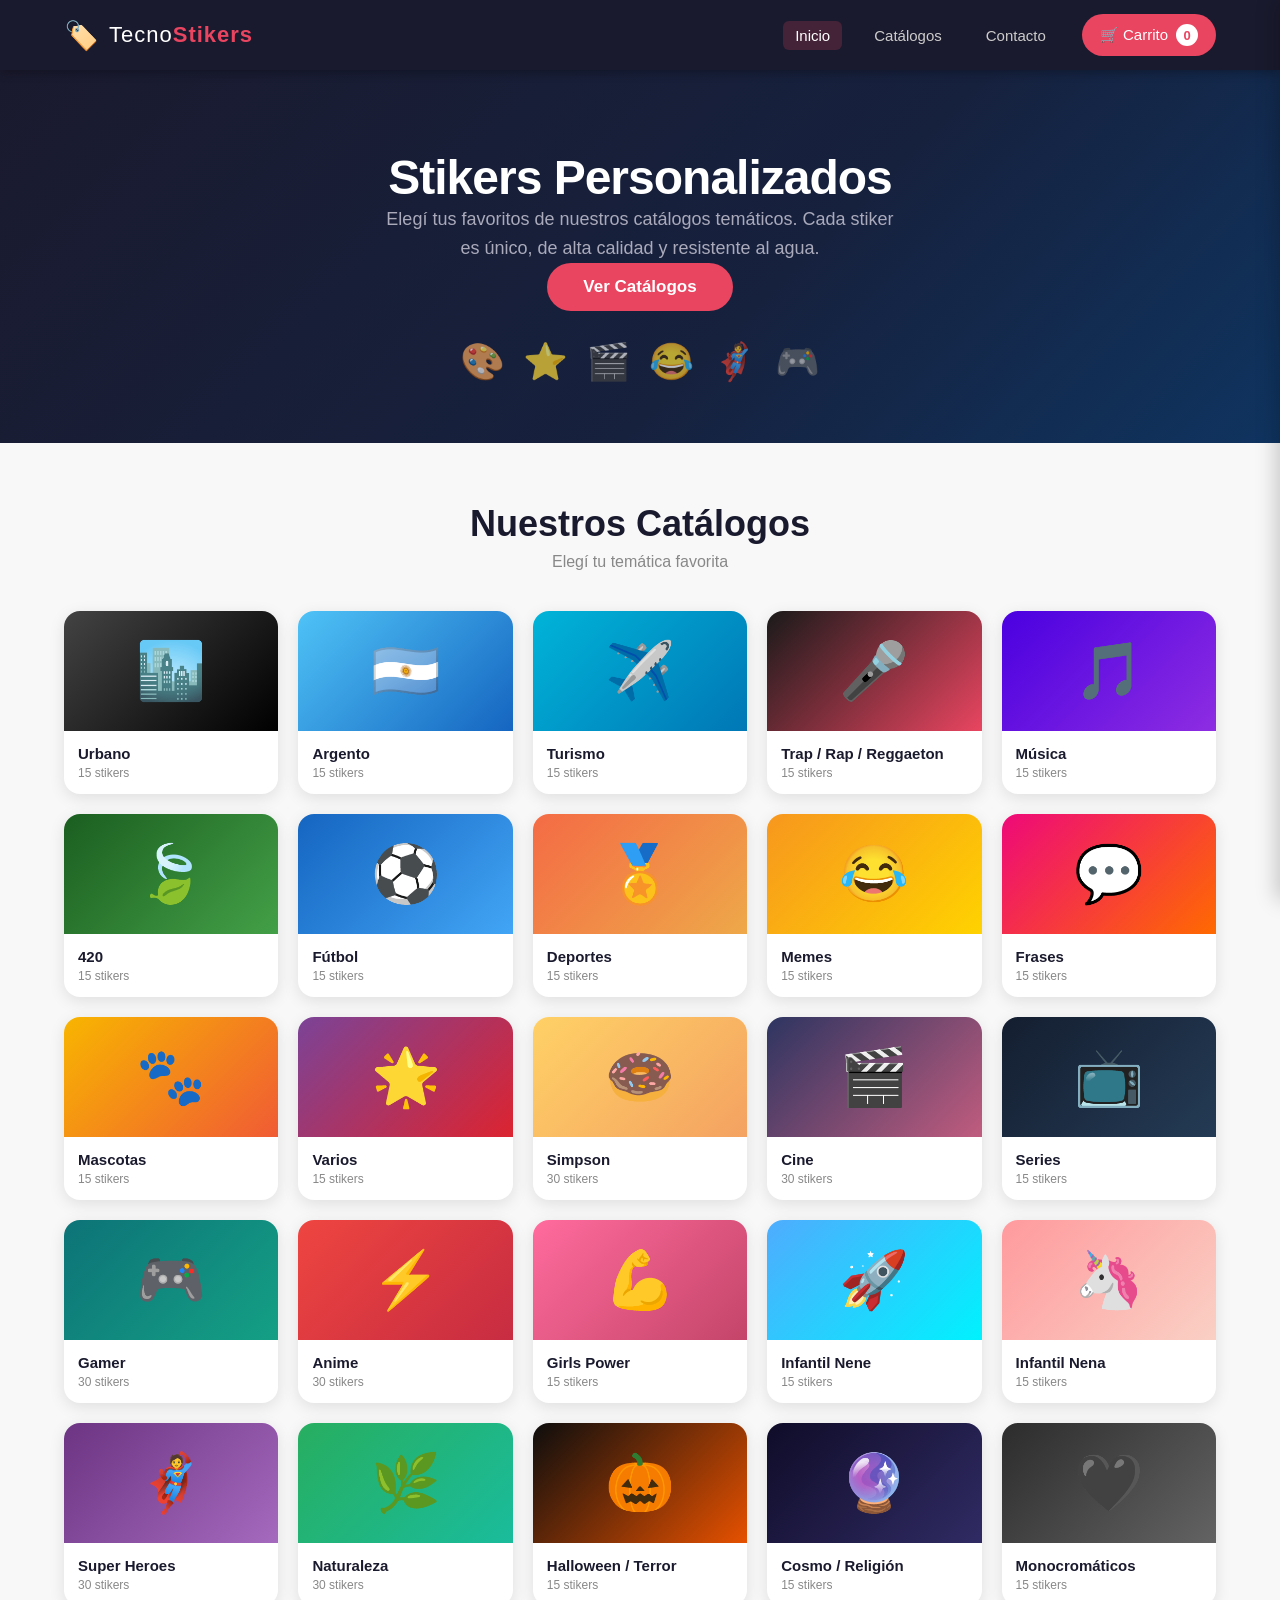
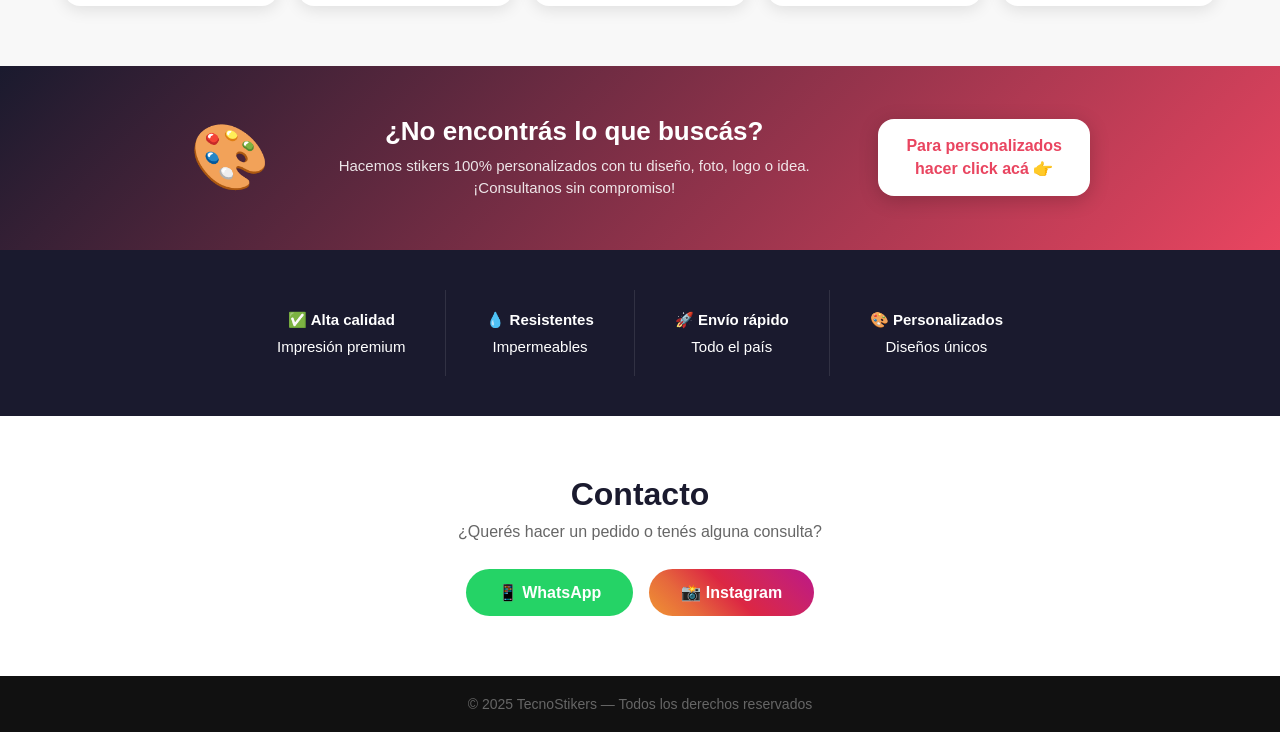
==== index.html @ 5e1347ab "Sitio web Tecno Stikers con integración Google Sheets Co-Authored-By: Claude Sonnet 4.6 <noreply@ant" ====
<!DOCTYPE html>
<html lang="es">
<head>
  <meta charset="UTF-8" />
  <meta name="viewport" content="width=device-width, initial-scale=1.0" />
  <title>Tecno Stikers - Stikers Personalizados</title>
  <link rel="stylesheet" href="styles.css" />
</head>
<body>

  <!-- HEADER -->
  <header>
    <div class="header-inner">
      <div class="logo">
        <span class="logo-icon">🏷️</span>
        <span class="logo-text">Tecno<strong>Stikers</strong></span>
      </div>
      <nav>
        <a href="index.html" class="nav-link active">Inicio</a>
        <a href="catalogo.html" class="nav-link">Catálogos</a>
        <a href="#contacto" class="nav-link">Contacto</a>
      </nav>
      <button class="cart-btn" onclick="abrirCarrito()">
        🛒 Carrito <span class="cart-count" id="cart-count">0</span>
      </button>
    </div>
  </header>

  <!-- HERO -->
  <section class="hero">
    <div class="hero-content">
      <h1>Stikers Personalizados</h1>
      <p>Elegí tus favoritos de nuestros catálogos temáticos. Cada stiker es único, de alta calidad y resistente al agua.</p>
      <a href="catalogo.html" class="btn-primary">Ver Catálogos</a>
    </div>
    <div class="hero-deco">
      <span>🎨</span><span>⭐</span><span>🎬</span><span>😂</span><span>🦸</span><span>🎮</span>
    </div>
  </section>

  <!-- CATEGORIAS -->
  <section class="categorias-home">
    <h2>Nuestros Catálogos</h2>
    <p class="subtitle">Elegí tu temática favorita</p>
    <div class="cat-grid">

      <a href="catalogo.html?tema=urbano" class="cat-card">
        <div class="cat-img urbano-bg">🏙️</div>
        <div class="cat-info"><h3>Urbano</h3><p>15 stikers</p></div>
      </a>

      <a href="catalogo.html?tema=argento" class="cat-card">
        <div class="cat-img argento-bg">🇦🇷</div>
        <div class="cat-info"><h3>Argento</h3><p>15 stikers</p></div>
      </a>

      <a href="catalogo.html?tema=turismo" class="cat-card">
        <div class="cat-img turismo-bg">✈️</div>
        <div class="cat-info"><h3>Turismo</h3><p>15 stikers</p></div>
      </a>

      <a href="catalogo.html?tema=trap" class="cat-card">
        <div class="cat-img trap-bg">🎤</div>
        <div class="cat-info"><h3>Trap / Rap / Reggaeton</h3><p>15 stikers</p></div>
      </a>

      <a href="catalogo.html?tema=musica" class="cat-card">
        <div class="cat-img musica-bg">🎵</div>
        <div class="cat-info"><h3>Música</h3><p>15 stikers</p></div>
      </a>

      <a href="catalogo.html?tema=420" class="cat-card">
        <div class="cat-img cuatro21-bg">🍃</div>
        <div class="cat-info"><h3>420</h3><p>15 stikers</p></div>
      </a>

      <a href="catalogo.html?tema=futbol" class="cat-card">
        <div class="cat-img futbol-bg">⚽</div>
        <div class="cat-info"><h3>Fútbol</h3><p>15 stikers</p></div>
      </a>

      <a href="catalogo.html?tema=deportes" class="cat-card">
        <div class="cat-img deportes-bg">🏅</div>
        <div class="cat-info"><h3>Deportes</h3><p>15 stikers</p></div>
      </a>

      <a href="catalogo.html?tema=memes" class="cat-card">
        <div class="cat-img memes-bg">😂</div>
        <div class="cat-info"><h3>Memes</h3><p>15 stikers</p></div>
      </a>

      <a href="catalogo.html?tema=frases" class="cat-card">
        <div class="cat-img frases-bg">💬</div>
        <div class="cat-info"><h3>Frases</h3><p>15 stikers</p></div>
      </a>

      <a href="catalogo.html?tema=mascotas" class="cat-card">
        <div class="cat-img mascotas-bg">🐾</div>
        <div class="cat-info"><h3>Mascotas</h3><p>15 stikers</p></div>
      </a>

      <a href="catalogo.html?tema=varios" class="cat-card">
        <div class="cat-img varios-bg">🌟</div>
        <div class="cat-info"><h3>Varios</h3><p>15 stikers</p></div>
      </a>

      <a href="catalogo.html?tema=simpsons" class="cat-card">
        <div class="cat-img simpsons-bg">🍩</div>
        <div class="cat-info"><h3>Simpson</h3><p>30 stikers</p></div>
      </a>

      <a href="catalogo.html?tema=cine" class="cat-card">
        <div class="cat-img cine-bg">🎬</div>
        <div class="cat-info"><h3>Cine</h3><p>30 stikers</p></div>
      </a>

      <a href="catalogo.html?tema=series" class="cat-card">
        <div class="cat-img series-bg">📺</div>
        <div class="cat-info"><h3>Series</h3><p>15 stikers</p></div>
      </a>

      <a href="catalogo.html?tema=gamer" class="cat-card">
        <div class="cat-img games-bg">🎮</div>
        <div class="cat-info"><h3>Gamer</h3><p>30 stikers</p></div>
      </a>

      <a href="catalogo.html?tema=anime" class="cat-card">
        <div class="cat-img anime-bg">⚡</div>
        <div class="cat-info"><h3>Anime</h3><p>30 stikers</p></div>
      </a>

      <a href="catalogo.html?tema=girlspower" class="cat-card">
        <div class="cat-img girlspower-bg">💪</div>
        <div class="cat-info"><h3>Girls Power</h3><p>15 stikers</p></div>
      </a>

      <a href="catalogo.html?tema=infantilnene" class="cat-card">
        <div class="cat-img infantilnene-bg">🚀</div>
        <div class="cat-info"><h3>Infantil Nene</h3><p>15 stikers</p></div>
      </a>

      <a href="catalogo.html?tema=infantilnena" class="cat-card">
        <div class="cat-img infantilnena-bg">🦄</div>
        <div class="cat-info"><h3>Infantil Nena</h3><p>15 stikers</p></div>
      </a>

      <a href="catalogo.html?tema=superheroes" class="cat-card">
        <div class="cat-img heroes-bg">🦸</div>
        <div class="cat-info"><h3>Super Heroes</h3><p>30 stikers</p></div>
      </a>

      <a href="catalogo.html?tema=naturaleza" class="cat-card">
        <div class="cat-img nat-bg">🌿</div>
        <div class="cat-info"><h3>Naturaleza</h3><p>30 stikers</p></div>
      </a>

      <a href="catalogo.html?tema=halloween" class="cat-card">
        <div class="cat-img halloween-bg">🎃</div>
        <div class="cat-info"><h3>Halloween / Terror</h3><p>15 stikers</p></div>
      </a>

      <a href="catalogo.html?tema=cosmo" class="cat-card">
        <div class="cat-img cosmo-bg">🔮</div>
        <div class="cat-info"><h3>Cosmo / Religión</h3><p>15 stikers</p></div>
      </a>

      <a href="catalogo.html?tema=monocromaticos" class="cat-card">
        <div class="cat-img mono-bg">🖤</div>
        <div class="cat-info"><h3>Monocromáticos</h3><p>15 stikers</p></div>
      </a>

    </div>
  </section>

  <!-- PERSONALIZADOS -->
  <section class="personalizados-home">
    <div class="pers-home-inner">
      <div class="pers-home-emoji">🎨</div>
      <div class="pers-home-texto">
        <h2>¿No encontrás lo que buscás?</h2>
        <p>Hacemos stikers 100% personalizados con tu diseño, foto, logo o idea. ¡Consultanos sin compromiso!</p>
      </div>
      <a href="https://wa.me/5491124575207?text=%C2%A1Hola!%20Quiero%20hacer%20un%20stiker%20personalizado.%20%C2%BFMe%20pod%C3%A9s%20dar%20m%C3%A1s%20info%3F"
         class="btn-personalizados-home" target="_blank">
        Para personalizados<br/>hacer click acá 👉
      </a>
    </div>
  </section>

  <!-- INFO -->
  <section class="info-strip">
    <div class="info-item">✅ <strong>Alta calidad</strong><br/>Impresión premium</div>
    <div class="info-item">💧 <strong>Resistentes</strong><br/>Impermeables</div>
    <div class="info-item">🚀 <strong>Envío rápido</strong><br/>Todo el país</div>
    <div class="info-item">🎨 <strong>Personalizados</strong><br/>Diseños únicos</div>
  </section>

  <!-- CONTACTO -->
  <section class="contacto" id="contacto">
    <h2>Contacto</h2>
    <p>¿Querés hacer un pedido o tenés alguna consulta?</p>
    <div class="contacto-btns">
      <a href="https://wa.me/5491124575207" class="btn-wa" target="_blank">📱 WhatsApp</a>
      <a href="https://www.instagram.com/tecnostickers?igsh=MTFsc2h2dTl3dnZxYQ==" class="btn-ig" target="_blank">📸 Instagram</a>
    </div>
  </section>

  <!-- FOOTER -->
  <footer>
    <p>© 2025 TecnoStikers — Todos los derechos reservados</p>
  </footer>

  <!-- PANEL CARRITO -->
  <div class="cart-overlay" id="cart-overlay" onclick="cerrarCarrito()"></div>
  <div class="cart-panel" id="cart-panel">
    <div class="cart-header">
      <h3>🛒 Tu Carrito</h3>
      <button onclick="cerrarCarrito()" class="close-btn">✕</button>
    </div>
    <div class="cart-items" id="cart-items">
      <p class="cart-empty">Tu carrito está vacío</p>
    </div>
    <div class="cart-footer" id="cart-footer" style="display:none">
      <div class="cart-total">Total: <strong id="cart-total">$0</strong></div>
      <button class="btn-checkout" onclick="checkout()">Finalizar Pedido por WhatsApp</button>
    </div>
  </div>

  <script src="datos-stikers.js"></script>
  <script src="sheets-loader.js"></script>
  <script src="carrito.js"></script>
  <script>
    document.addEventListener('DOMContentLoaded', async () => {
      await cargarDatosDeSheets();
      document.querySelectorAll('.cat-card').forEach(card => {
        const tema = new URL(card.href).searchParams.get('tema');
        if (tema && catalogos[tema]) {
          const p = card.querySelector('.cat-info p');
          if (p) p.textContent = catalogos[tema].stikers.length + ' stikers';
        }
      });
    });
  </script>
</body>
</html>
---- styles.css ----
/* ===== RESET & BASE ===== */
* { margin: 0; padding: 0; box-sizing: border-box; }
body { font-family: 'Segoe UI', sans-serif; background: #f8f8f8; color: #222; }
a { text-decoration: none; color: inherit; }

/* ===== HEADER ===== */
header {
  background: #1a1a2e;
  position: sticky;
  top: 0;
  z-index: 100;
  box-shadow: 0 2px 10px rgba(0,0,0,0.3);
}
.header-inner {
  max-width: 1200px;
  margin: auto;
  padding: 14px 24px;
  display: flex;
  align-items: center;
  gap: 24px;
}
.logo { display: flex; align-items: center; gap: 10px; flex: 1; }
.logo-icon { font-size: 28px; }
.logo-text { font-size: 22px; color: #fff; letter-spacing: 1px; }
.logo-text strong { color: #e94560; }
nav { display: flex; gap: 20px; }
.nav-link { color: #ccc; font-size: 15px; padding: 6px 12px; border-radius: 6px; transition: all .2s; }
.nav-link:hover, .nav-link.active { color: #fff; background: rgba(233,69,96,.2); }
.cart-btn {
  background: #e94560;
  color: #fff;
  border: none;
  padding: 10px 18px;
  border-radius: 24px;
  font-size: 15px;
  cursor: pointer;
  display: flex;
  align-items: center;
  gap: 8px;
  transition: background .2s;
}
.cart-btn:hover { background: #c73652; }
.cart-count {
  background: #fff;
  color: #e94560;
  border-radius: 50%;
  width: 22px; height: 22px;
  display: inline-flex;
  align-items: center;
  justify-content: center;
  font-size: 13px;
  font-weight: bold;
}

/* ===== HERO ===== */
.hero {
  background: linear-gradient(135deg, #1a1a2e 0%, #16213e 60%, #0f3460 100%);
  color: #fff;
  padding: 80px 24px 60px;
  display: flex;
  flex-direction: column;
  align-items: center;
  text-align: center;
  gap: 30px;
}
.hero h1 { font-size: 48px; font-weight: 800; letter-spacing: -1px; }
.hero p { font-size: 18px; color: #aab; max-width: 520px; line-height: 1.6; }
.btn-primary {
  background: #e94560;
  color: #fff;
  padding: 14px 36px;
  border-radius: 30px;
  font-size: 17px;
  font-weight: 600;
  transition: all .2s;
  display: inline-block;
}
.btn-primary:hover { background: #c73652; transform: translateY(-2px); box-shadow: 0 8px 20px rgba(233,69,96,.4); }
.hero-deco { font-size: 36px; display: flex; gap: 18px; opacity: .7; }

/* ===== CATEGORIAS HOME ===== */
.categorias-home {
  max-width: 1200px;
  margin: 60px auto;
  padding: 0 24px;
  text-align: center;
}
.categorias-home h2 { font-size: 36px; font-weight: 800; color: #1a1a2e; }
.subtitle { color: #888; margin: 8px 0 40px; font-size: 16px; }
.cat-grid {
  display: grid;
  grid-template-columns: repeat(auto-fill, minmax(200px, 1fr));
  gap: 20px;
}
.cat-card {
  border-radius: 16px;
  overflow: hidden;
  box-shadow: 0 4px 16px rgba(0,0,0,.1);
  transition: transform .2s, box-shadow .2s;
  background: #fff;
  cursor: pointer;
}
.cat-card:hover { transform: translateY(-6px); box-shadow: 0 12px 30px rgba(0,0,0,.15); }
.cat-img {
  height: 120px;
  display: flex;
  align-items: center;
  justify-content: center;
  font-size: 56px;
}
/* ---- Backgrounds categorías existentes ---- */
.simpsons-bg  { background: linear-gradient(135deg, #ffd166, #f4a261); }
.cine-bg      { background: linear-gradient(135deg, #2d3561, #c05c7e); }
.anime-bg     { background: linear-gradient(135deg, #ee4540, #c72c41); }
.games-bg     { background: linear-gradient(135deg, #0d7377, #14a085); }
.heroes-bg    { background: linear-gradient(135deg, #6c3483, #a569bd); }
.nat-bg       { background: linear-gradient(135deg, #27ae60, #1abc9c); }
/* ---- Backgrounds nuevas categorías ---- */
.urbano-bg       { background: linear-gradient(135deg, #434343, #000000); }
.argento-bg      { background: linear-gradient(135deg, #4fc3f7, #1565c0); }
.turismo-bg      { background: linear-gradient(135deg, #00b4d8, #0077b6); }
.trap-bg         { background: linear-gradient(135deg, #1a1a1a, #e94560); }
.musica-bg       { background: linear-gradient(135deg, #4a00e0, #8e2de2); }
.cuatro21-bg     { background: linear-gradient(135deg, #1b5e20, #43a047); }
.futbol-bg       { background: linear-gradient(135deg, #1565c0, #42a5f5); }
.deportes-bg     { background: linear-gradient(135deg, #f46b45, #eea849); }
.memes-bg        { background: linear-gradient(135deg, #f7971e, #ffd200); }
.frases-bg       { background: linear-gradient(135deg, #ee0979, #ff6a00); }
.mascotas-bg     { background: linear-gradient(135deg, #f8b500, #f05b34); }
.varios-bg       { background: linear-gradient(135deg, #7b4397, #dc2430); }
.series-bg       { background: linear-gradient(135deg, #141e30, #243b55); }
.girlspower-bg   { background: linear-gradient(135deg, #ff6b9d, #c44569); }
.infantilnene-bg { background: linear-gradient(135deg, #4facfe, #00f2fe); }
.infantilnena-bg { background: linear-gradient(135deg, #ff9a9e, #fad0c4); }
.halloween-bg    { background: linear-gradient(135deg, #0d0d0d, #e65100); }
.cosmo-bg        { background: linear-gradient(135deg, #0f0c29, #302b63); }
.mono-bg         { background: linear-gradient(135deg, #2c2c2c, #636363); }

.cat-info { padding: 14px; text-align: left; }
.cat-info h3 { font-size: 15px; font-weight: 700; color: #1a1a2e; }
.cat-info p  { font-size: 12px; color: #888; margin-top: 4px; }

/* ===== PERSONALIZADOS HOME ===== */
.personalizados-home {
  background: linear-gradient(135deg, #1a1a2e 0%, #e94560 100%);
  padding: 50px 24px;
  margin: 0;
}
.pers-home-inner {
  max-width: 900px;
  margin: auto;
  display: flex;
  align-items: center;
  gap: 28px;
  flex-wrap: wrap;
  justify-content: center;
  text-align: center;
}
.pers-home-emoji { font-size: 64px; }
.pers-home-texto { flex: 1; min-width: 240px; color: #fff; }
.pers-home-texto h2 { font-size: 26px; font-weight: 800; margin-bottom: 8px; }
.pers-home-texto p  { font-size: 15px; opacity: .88; line-height: 1.5; }
.btn-personalizados-home {
  background: #fff;
  color: #e94560;
  padding: 16px 28px;
  border-radius: 16px;
  font-size: 16px;
  font-weight: 800;
  line-height: 1.4;
  text-align: center;
  transition: all .2s;
  white-space: nowrap;
  box-shadow: 0 4px 20px rgba(0,0,0,.2);
}
.btn-personalizados-home:hover {
  transform: translateY(-3px) scale(1.04);
  box-shadow: 0 8px 28px rgba(0,0,0,.3);
}

/* ===== INFO STRIP ===== */
.info-strip {
  background: #1a1a2e;
  display: flex;
  justify-content: center;
  flex-wrap: wrap;
  gap: 0;
  padding: 40px 24px;
}
.info-item {
  color: #fff;
  text-align: center;
  padding: 16px 40px;
  font-size: 15px;
  line-height: 1.8;
  border-right: 1px solid rgba(255,255,255,.1);
}
.info-item:last-child { border-right: none; }

/* ===== CONTACTO ===== */
.contacto {
  text-align: center;
  padding: 60px 24px;
  background: #fff;
}
.contacto h2 { font-size: 32px; color: #1a1a2e; margin-bottom: 10px; }
.contacto p  { color: #666; margin-bottom: 28px; font-size: 16px; }
.contacto-btns { display: flex; gap: 16px; justify-content: center; flex-wrap: wrap; }
.btn-wa   { background: #25d366; color: #fff; padding: 14px 32px; border-radius: 30px; font-size: 16px; font-weight: 600; transition: all .2s; }
.btn-wa:hover { background: #1ebe5a; transform: translateY(-2px); }
.btn-ig { background: linear-gradient(45deg, #f09433, #e6683c, #dc2743, #cc2366, #bc1888); color: #fff; padding: 14px 32px; border-radius: 30px; font-size: 16px; font-weight: 600; transition: all .2s; }
.btn-ig:hover { opacity: .88; transform: translateY(-2px); }

/* ===== FOOTER ===== */
footer { background: #111; color: #666; text-align: center; padding: 20px; font-size: 14px; }

/* ===== CARRITO PANEL ===== */
.cart-overlay {
  display: none;
  position: fixed; inset: 0;
  background: rgba(0,0,0,.5);
  z-index: 200;
}
.cart-overlay.open { display: block; }
.cart-panel {
  position: fixed;
  top: 0; right: -420px;
  width: 420px;
  height: 100vh;
  background: #fff;
  z-index: 201;
  box-shadow: -4px 0 20px rgba(0,0,0,.2);
  transition: right .3s;
  display: flex;
  flex-direction: column;
}
.cart-panel.open { right: 0; }
.cart-header {
  display: flex;
  justify-content: space-between;
  align-items: center;
  padding: 20px 24px;
  border-bottom: 1px solid #eee;
  background: #1a1a2e;
  color: #fff;
}
.cart-header h3 { font-size: 20px; }
.close-btn { background: none; border: none; color: #fff; font-size: 22px; cursor: pointer; }
.cart-items { flex: 1; overflow-y: auto; padding: 20px 24px; }
.cart-empty { color: #aaa; text-align: center; margin-top: 40px; font-size: 16px; }
.cart-item {
  display: flex;
  align-items: center;
  gap: 14px;
  padding: 14px 0;
  border-bottom: 1px solid #f0f0f0;
}
.cart-item-icon { font-size: 36px; width: 50px; text-align: center; flex-shrink: 0; }
.cart-item-img { width: 46px; height: 46px; object-fit: contain; border-radius: 8px; display: block; }
.cart-item-info { flex: 1; }
.cart-item-info h4 { font-size: 14px; color: #1a1a2e; }
.cart-item-info p  { font-size: 12px; color: #888; margin-top: 2px; }
.cart-item-price { font-weight: 700; color: #e94560; font-size: 15px; }
.cart-item-remove { background: none; border: none; color: #ccc; font-size: 18px; cursor: pointer; padding: 4px 8px; }
.cart-item-remove:hover { color: #e94560; }
.cart-footer { padding: 20px 24px; border-top: 1px solid #eee; }
.cart-total { font-size: 20px; color: #1a1a2e; margin-bottom: 14px; text-align: right; }
.btn-checkout {
  width: 100%;
  background: #25d366;
  color: #fff;
  border: none;
  padding: 16px;
  border-radius: 12px;
  font-size: 16px;
  font-weight: 700;
  cursor: pointer;
  transition: background .2s;
}
.btn-checkout:hover { background: #1ebe5a; }

/* ===== CATALOGO PAGE ===== */
.page-hero {
  background: linear-gradient(135deg, #1a1a2e 0%, #0f3460 100%);
  color: #fff;
  padding: 50px 24px 40px;
  text-align: center;
}
.page-hero h1 { font-size: 36px; font-weight: 800; }
.page-hero p  { color: #aab; margin-top: 8px; }

/* ===== BANNER PERSONALIZADOS (catálogo) ===== */
.banner-personalizados {
  background: linear-gradient(90deg, #e94560, #c72c41);
  padding: 16px 24px;
}
.banner-pers-inner {
  max-width: 1200px;
  margin: auto;
  display: flex;
  align-items: center;
  gap: 16px;
  flex-wrap: wrap;
  justify-content: center;
}
.banner-pers-icon { font-size: 32px; }
.banner-pers-texto { color: #fff; flex: 1; min-width: 200px; }
.banner-pers-texto strong { display: block; font-size: 16px; }
.banner-pers-texto span   { font-size: 14px; opacity: .9; }
.btn-personalizados {
  background: #fff;
  color: #e94560;
  padding: 10px 22px;
  border-radius: 24px;
  font-size: 14px;
  font-weight: 700;
  white-space: nowrap;
  transition: all .2s;
}
.btn-personalizados:hover { transform: scale(1.05); box-shadow: 0 4px 14px rgba(0,0,0,.2); }

.temas-nav {
  max-width: 1200px;
  margin: 24px auto 0;
  padding: 0 24px;
  display: flex;
  gap: 8px;
  flex-wrap: wrap;
}
.tema-btn {
  background: #fff;
  border: 2px solid #e0e0e0;
  padding: 8px 16px;
  border-radius: 24px;
  font-size: 13px;
  font-weight: 600;
  cursor: pointer;
  transition: all .2s;
  color: #555;
}
.tema-btn:hover { border-color: #e94560; color: #e94560; }
.tema-btn.active { background: #e94560; border-color: #e94560; color: #fff; }

.catalogo-section {
  max-width: 1200px;
  margin: 40px auto 60px;
  padding: 0 24px;
}
.catalogo-section h2 {
  font-size: 28px;
  color: #1a1a2e;
  margin-bottom: 24px;
  padding-bottom: 12px;
  border-bottom: 3px solid #e94560;
  display: inline-block;
}
.stikers-grid {
  display: grid;
  grid-template-columns: repeat(auto-fill, minmax(160px, 1fr));
  gap: 16px;
}
.stiker-card {
  background: #fff;
  border-radius: 14px;
  padding: 16px 12px 14px;
  text-align: center;
  box-shadow: 0 2px 10px rgba(0,0,0,.08);
  transition: transform .2s, box-shadow .2s;
  cursor: pointer;
  border: 2px solid transparent;
  position: relative;
}
.stiker-card:hover { transform: translateY(-4px); box-shadow: 0 8px 20px rgba(0,0,0,.14); }
.stiker-card.en-carrito { border-color: #25d366; }
.stiker-num {
  position: absolute;
  top: 8px; left: 10px;
  font-size: 11px;
  color: #bbb;
  font-weight: 600;
}
.stiker-emoji { font-size: 52px; margin: 8px 0; }
.stiker-cat-label { font-size: 11px; color: #aaa; margin-bottom: 4px; }
.stiker-name { font-size: 13px; color: #444; font-weight: 600; margin-bottom: 6px; line-height: 1.3; }
.stiker-precio { font-size: 13px; color: #e94560; font-weight: 700; margin-bottom: 10px; }
.btn-agregar {
  background: #1a1a2e;
  color: #fff;
  border: none;
  padding: 8px 14px;
  border-radius: 20px;
  font-size: 12px;
  cursor: pointer;
  width: 100%;
  transition: background .2s;
}
.btn-agregar:hover { background: #e94560; }
.btn-agregar.added { background: #25d366; }

/* ===== MODAL MATERIAL / TAMAÑO ===== */
.modal-overlay {
  display: none;
  position: fixed; inset: 0;
  background: rgba(0,0,0,.6);
  z-index: 300;
  align-items: center;
  justify-content: center;
}
.modal-overlay.open {
  display: flex;
}
.modal-box {
  background: #fff;
  border-radius: 20px;
  padding: 36px 32px 28px;
  width: 100%;
  max-width: 400px;
  margin: 16px;
  position: relative;
  box-shadow: 0 20px 60px rgba(0,0,0,.3);
  text-align: center;
}
.modal-close {
  position: absolute;
  top: 14px; right: 16px;
  background: none;
  border: none;
  font-size: 20px;
  color: #aaa;
  cursor: pointer;
}
.modal-close:hover { color: #e94560; }
.modal-emoji  { font-size: 64px; margin-bottom: 10px; }
.modal-nombre { font-size: 20px; font-weight: 800; color: #1a1a2e; margin-bottom: 4px; }
.modal-cat    { font-size: 13px; color: #999; margin-bottom: 24px; }

.modal-opciones { display: flex; flex-direction: column; gap: 18px; margin-bottom: 24px; }
.opcion-grupo { text-align: left; }
.opcion-label {
  display: block;
  font-size: 13px;
  font-weight: 700;
  color: #555;
  text-transform: uppercase;
  letter-spacing: .5px;
  margin-bottom: 8px;
}
.opcion-btns { display: flex; gap: 10px; flex-wrap: wrap; }
.opcion-btn {
  background: #f5f5f5;
  border: 2px solid #e0e0e0;
  padding: 9px 18px;
  border-radius: 12px;
  font-size: 14px;
  font-weight: 600;
  cursor: pointer;
  color: #555;
  transition: all .15s;
}
.opcion-btn:hover  { border-color: #e94560; color: #e94560; }
.opcion-btn.active { background: #e94560; border-color: #e94560; color: #fff; }

.modal-precio-wrap {
  display: flex;
  align-items: center;
  justify-content: center;
  gap: 10px;
  margin-bottom: 20px;
}
.modal-precio-label { font-size: 15px; color: #888; }
.modal-precio { font-size: 36px; font-weight: 900; color: #e94560; }

.btn-modal-agregar {
  width: 100%;
  background: #1a1a2e;
  color: #fff;
  border: none;
  padding: 16px;
  border-radius: 14px;
  font-size: 16px;
  font-weight: 700;
  cursor: pointer;
  transition: background .2s;
}
.btn-modal-agregar:hover { background: #e94560; }
.btn-modal-agregar.added { background: #25d366; }

/* ===== TOAST ===== */
.toast {
  position: fixed;
  bottom: 30px; left: 50%;
  transform: translateX(-50%) translateY(80px);
  background: #1a1a2e;
  color: #fff;
  padding: 14px 28px;
  border-radius: 30px;
  font-size: 15px;
  z-index: 400;
  transition: transform .3s;
  pointer-events: none;
}
.toast.show { transform: translateX(-50%) translateY(0); }

/* ===== SPINNER DE CARGA ===== */
#loading-spinner {
  display: flex;
  justify-content: center;
  align-items: center;
  gap: 10px;
  padding: 60px 0;
}
.spinner-dot {
  width: 14px; height: 14px;
  background: #e94560;
  border-radius: 50%;
  animation: bounce 0.6s infinite alternate;
}
.spinner-dot:nth-child(2) { animation-delay: 0.2s; }
.spinner-dot:nth-child(3) { animation-delay: 0.4s; }
@keyframes bounce {
  from { transform: translateY(0); opacity: 1; }
  to   { transform: translateY(-16px); opacity: 0.4; }
}

/* ===== IMÁGENES EN CARDS ===== */
.stiker-img {
  width: 80px;
  height: 80px;
  object-fit: contain;
  border-radius: 10px;
  margin: 8px auto;
  display: block;
}
.modal-img {
  width: 110px;
  height: 110px;
  object-fit: contain;
  border-radius: 14px;
  display: block;
  margin: 0 auto;
}

/* ===== RESPONSIVE ===== */
@media (max-width: 600px) {
  .hero h1 { font-size: 32px; }
  .cart-panel { width: 100%; right: -100%; }
  .info-item { padding: 14px 20px; border-right: none; border-bottom: 1px solid rgba(255,255,255,.1); }
  .header-inner { gap: 12px; }
  nav { display: none; }
  .pers-home-inner { flex-direction: column; }
  .btn-personalizados-home { width: 100%; }
  .modal-box { padding: 28px 20px 22px; }
  .modal-precio { font-size: 28px; }
}
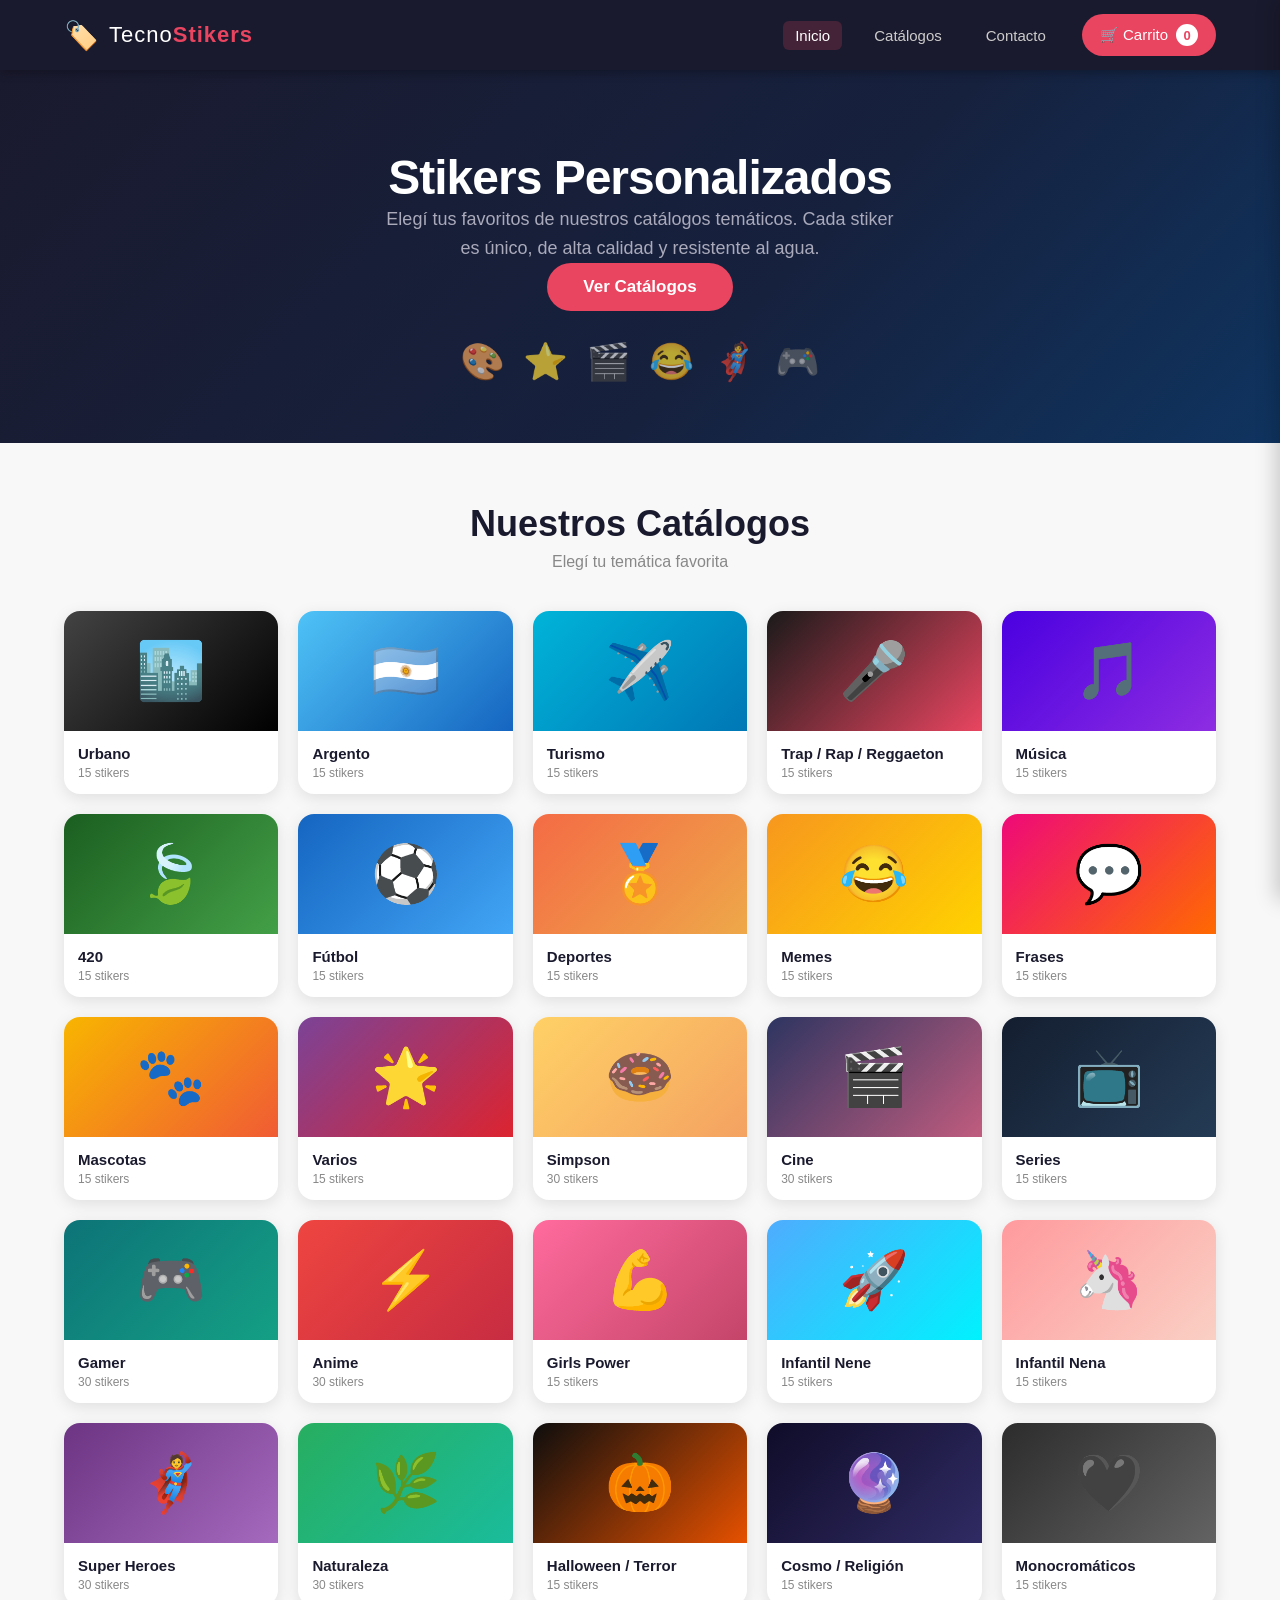
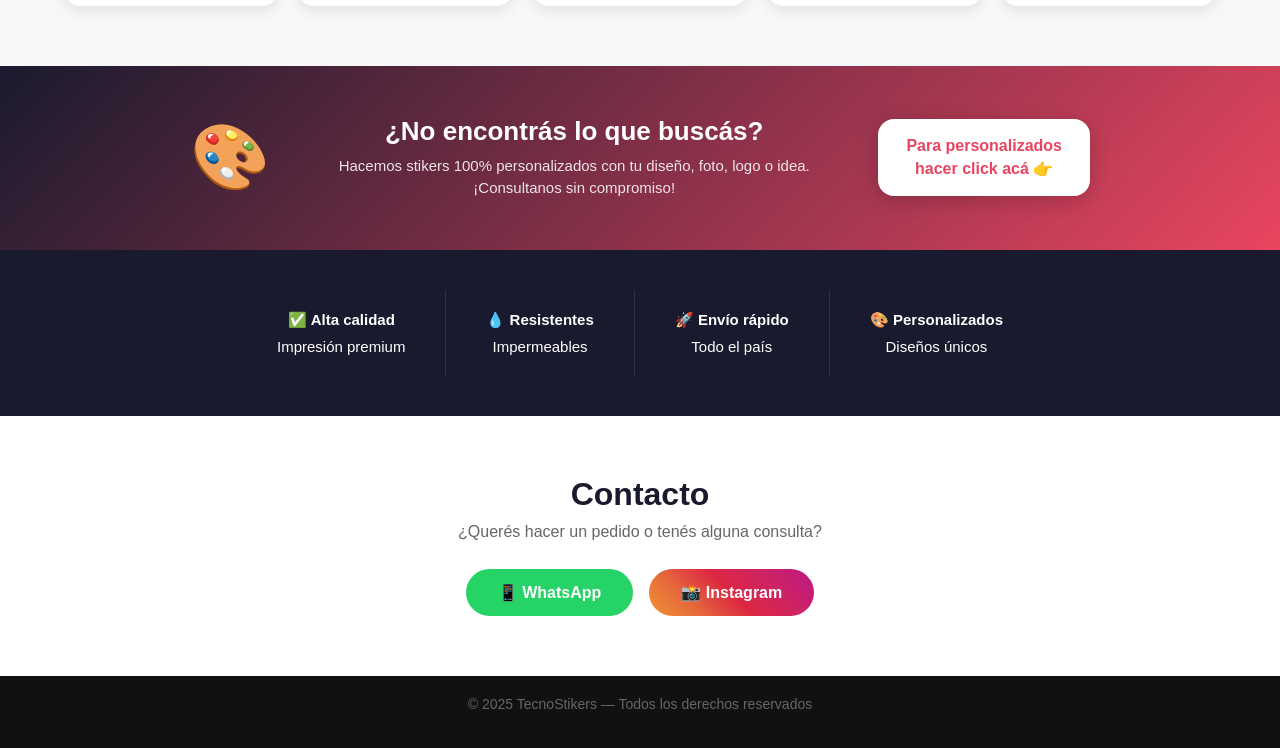
==== commit 8d8256aa: "Agregar link oculto al panel admin en el footer Co-Authored-By: Claude Sonnet 4.6 <noreply@anthropic" ====
--- a/index.html
+++ b/index.html
@@ -208,6 +208,7 @@
   <!-- FOOTER -->
   <footer>
     <p>© 2025 TecnoStikers — Todos los derechos reservados</p>
+    <a href="admin.html" style="color:transparent;font-size:10px;user-select:none;" tabindex="-1">·</a>
   </footer>
 
   <!-- PANEL CARRITO -->
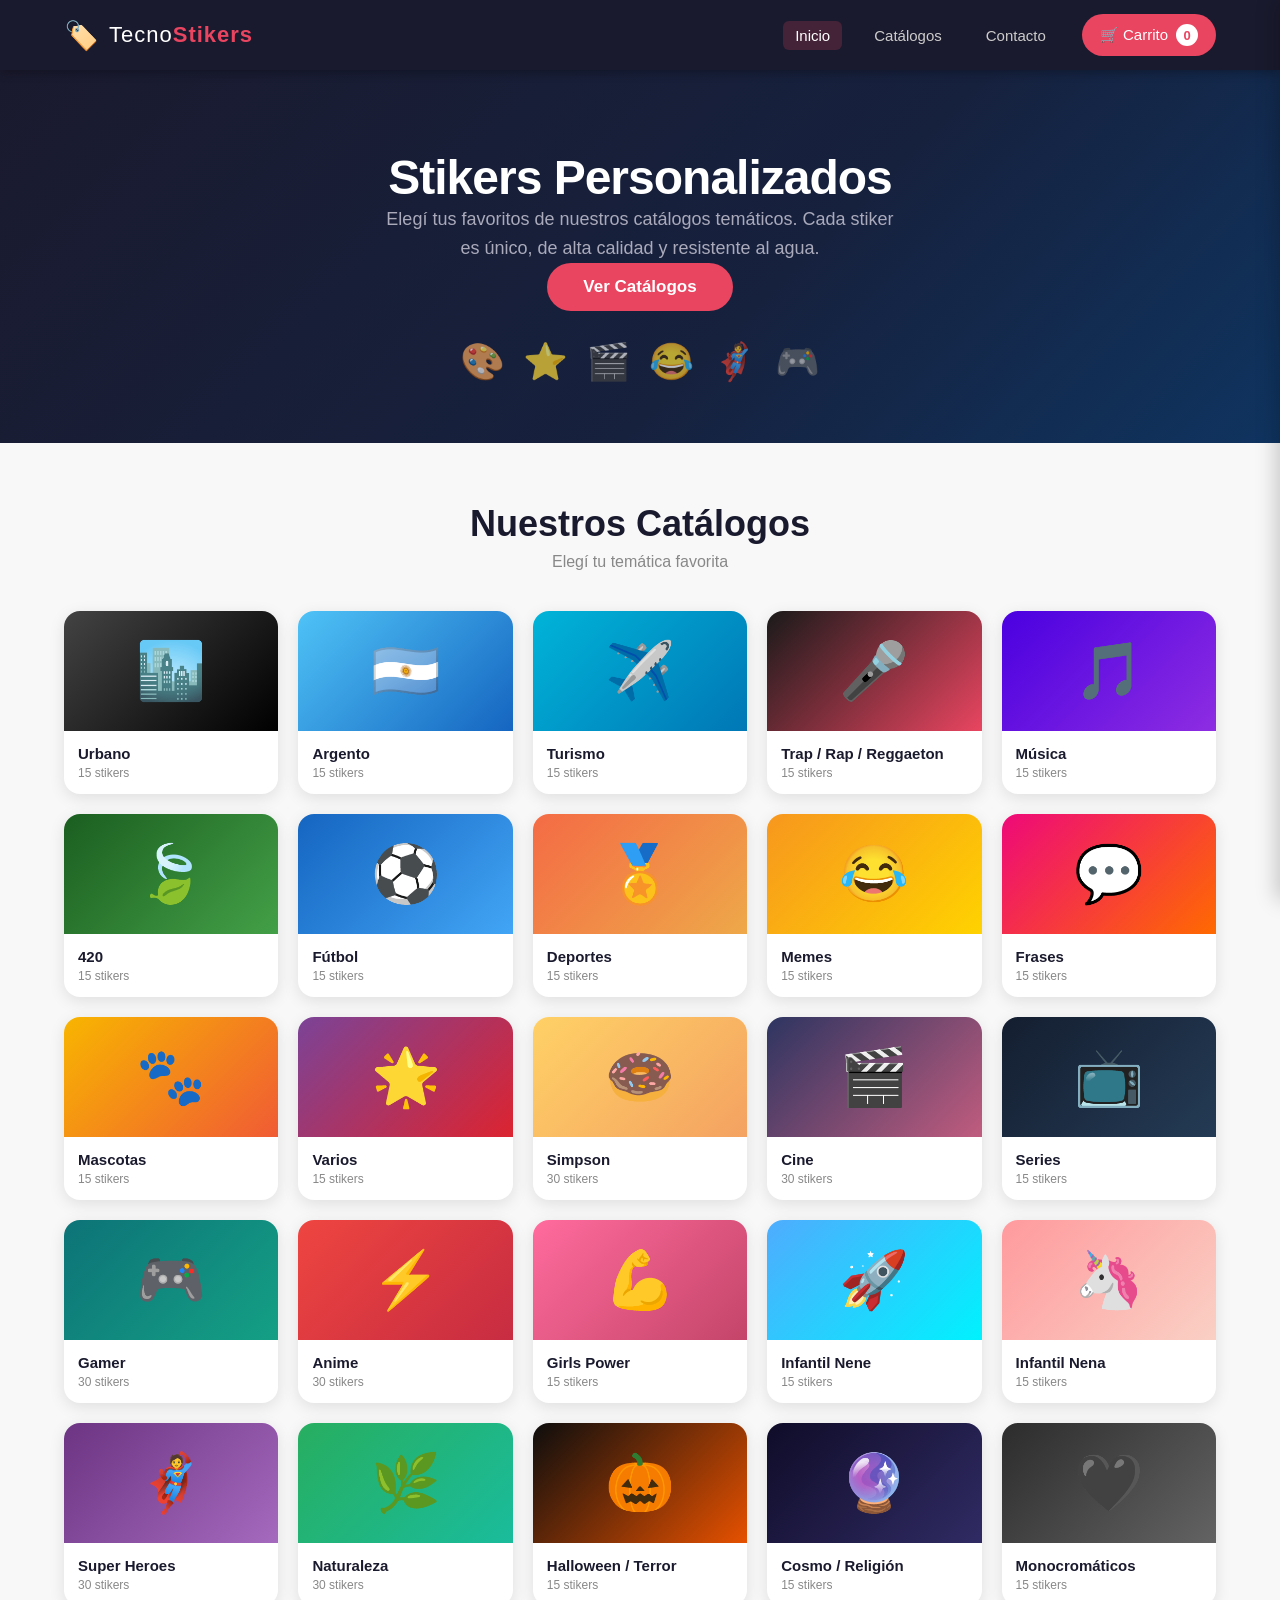
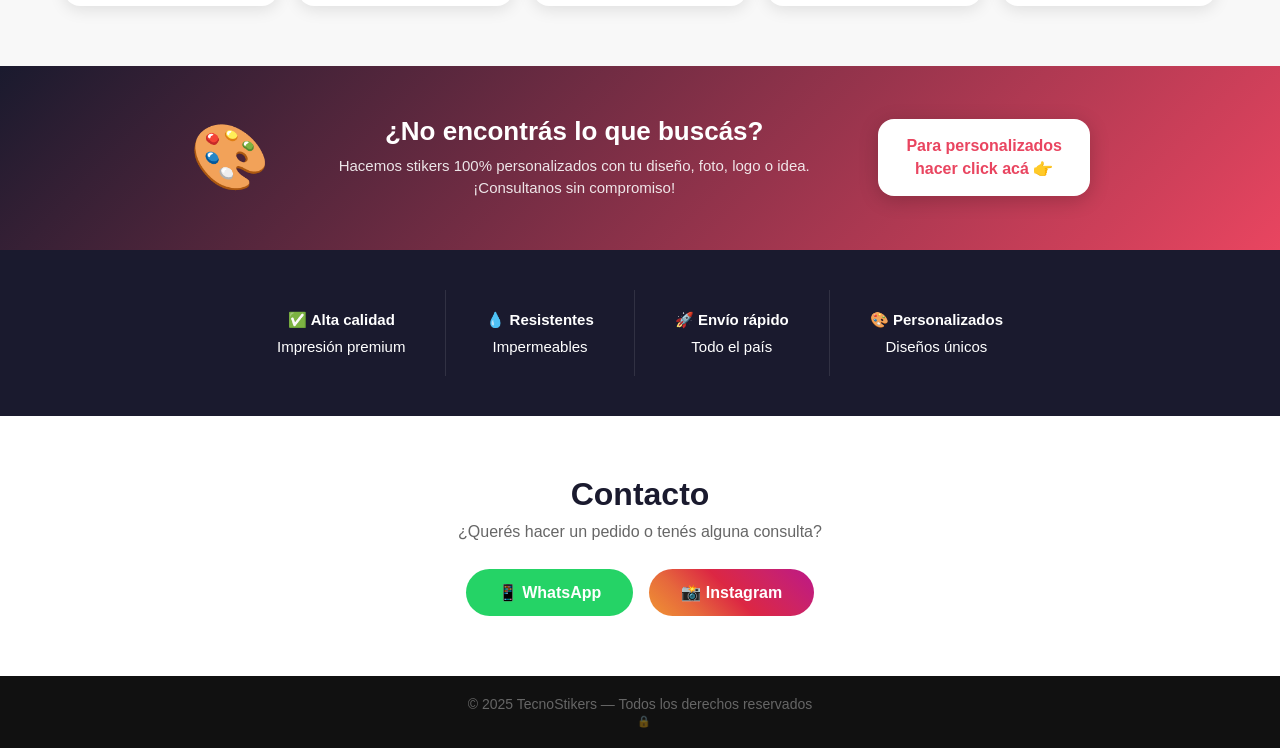
==== commit 6804ff60: "Cambiar link admin a candado sutil en footer Co-Authored-By: Claude Sonnet 4.6 <noreply@anthropic.co" ====
--- a/index.html
+++ b/index.html
@@ -208,7 +208,7 @@
   <!-- FOOTER -->
   <footer>
     <p>© 2025 TecnoStikers — Todos los derechos reservados</p>
-    <a href="admin.html" style="color:transparent;font-size:10px;user-select:none;" tabindex="-1">·</a>
+    <a href="admin.html" style="color:#444;font-size:11px;text-decoration:none;margin-left:8px;opacity:0.4;" title="">🔒</a>
   </footer>
 
   <!-- PANEL CARRITO -->
